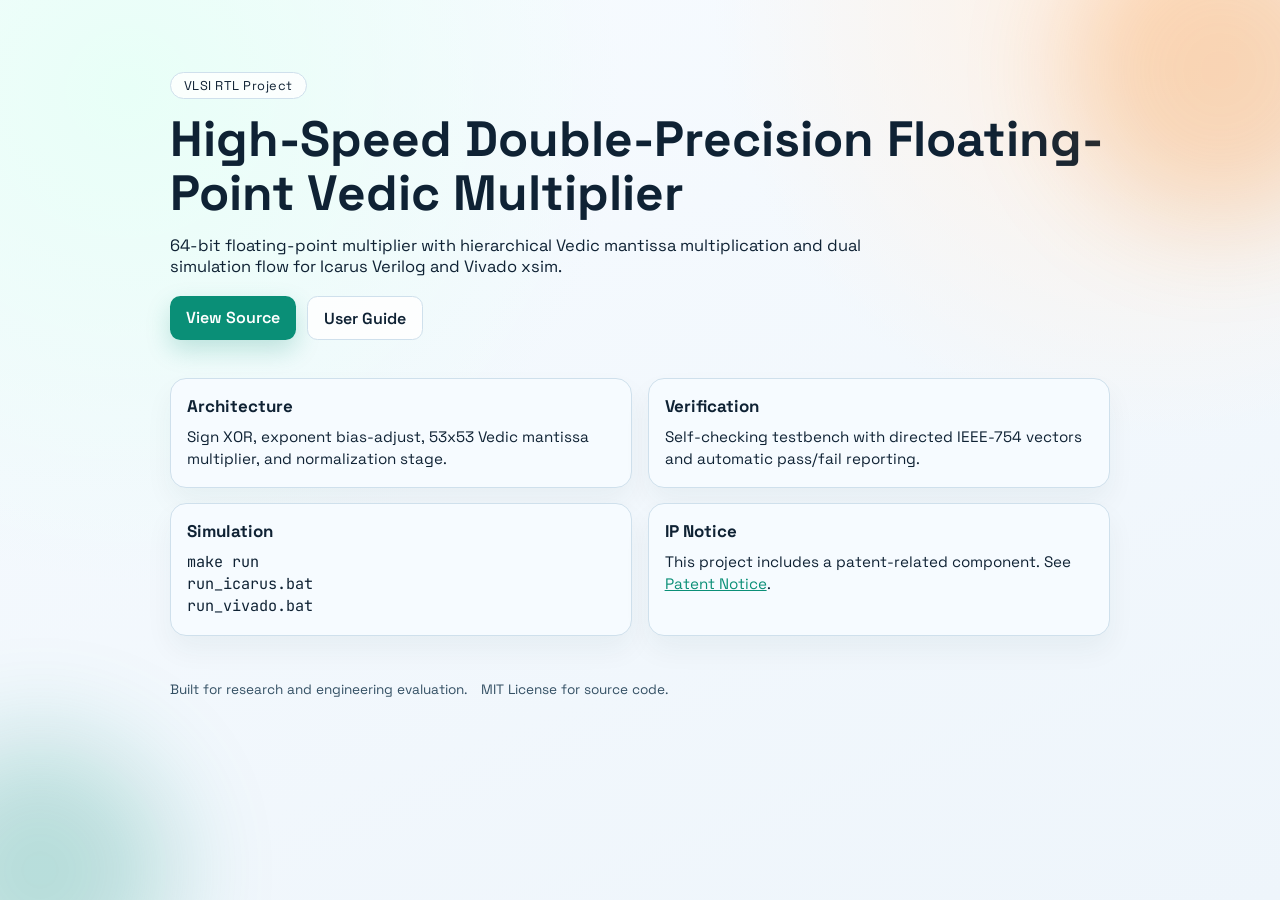
==== site/index.html @ 66e043a7 "Add GitHub Pages site and automated deployment workflow" ====
<!doctype html>
<html lang="en">
  <head>
    <meta charset="utf-8">
    <meta name="viewport" content="width=device-width, initial-scale=1">
    <title>Double-Precision Vedic Multiplier</title>
    <link rel="preconnect" href="https://fonts.googleapis.com">
    <link rel="preconnect" href="https://fonts.gstatic.com" crossorigin>
    <link href="https://fonts.googleapis.com/css2?family=Space+Grotesk:wght@400;500;700&family=JetBrains+Mono:wght@400;600&display=swap" rel="stylesheet">
    <link rel="stylesheet" href="styles.css">
  </head>
  <body>
    <div class="bg-orb orb-a"></div>
    <div class="bg-orb orb-b"></div>
    <header class="hero">
      <p class="tag">VLSI RTL Project</p>
      <h1>High-Speed Double-Precision Floating-Point Vedic Multiplier</h1>
      <p class="sub">
        64-bit floating-point multiplier with hierarchical Vedic mantissa multiplication and dual simulation flow
        for Icarus Verilog and Vivado xsim.
      </p>
      <div class="actions">
        <a class="btn primary" href="https://github.com/SiddheshUttarwar/High-Speed-Double-Precision-Floating-Point-Vedic-Multiplier">View Source</a>
        <a class="btn ghost" href="https://github.com/SiddheshUttarwar/High-Speed-Double-Precision-Floating-Point-Vedic-Multiplier/blob/main/README.md">User Guide</a>
      </div>
    </header>

    <main class="grid">
      <section class="card">
        <h2>Architecture</h2>
        <p>Sign XOR, exponent bias-adjust, 53x53 Vedic mantissa multiplier, and normalization stage.</p>
      </section>
      <section class="card">
        <h2>Verification</h2>
        <p>Self-checking testbench with directed IEEE-754 vectors and automatic pass/fail reporting.</p>
      </section>
      <section class="card">
        <h2>Simulation</h2>
        <p class="mono">make run<br>run_icarus.bat<br>run_vivado.bat</p>
      </section>
      <section class="card">
        <h2>IP Notice</h2>
        <p>This project includes a patent-related component. See <a href="https://github.com/SiddheshUttarwar/High-Speed-Double-Precision-Floating-Point-Vedic-Multiplier/blob/main/docs/legal/PATENT_NOTICE.md">Patent Notice</a>.</p>
      </section>
    </main>

    <footer class="foot">
      <span>Built for research and engineering evaluation.</span>
      <span>MIT License for source code.</span>
    </footer>
  </body>
</html>
---- site/styles.css ----
:root {
  --ink: #0f2234;
  --accent: #0a8f77;
  --accent-2: #ef7f1a;
  --paper: #f6fbff;
  --line: #cfe0ec;
}

* {
  box-sizing: border-box;
}

body {
  margin: 0;
  font-family: "Space Grotesk", "Segoe UI", sans-serif;
  color: var(--ink);
  background: radial-gradient(circle at 10% 10%, #e8fff7 0%, transparent 35%),
    radial-gradient(circle at 90% 0%, #fff0e3 0%, transparent 30%),
    linear-gradient(160deg, #f7fbff 0%, #eef5fb 100%);
  min-height: 100vh;
  overflow-x: hidden;
}

.hero {
  max-width: 980px;
  margin: 0 auto;
  padding: 4.5rem 1.25rem 1.75rem;
}

.tag {
  display: inline-block;
  margin: 0 0 0.8rem;
  border: 1px solid var(--line);
  border-radius: 999px;
  padding: 0.25rem 0.8rem;
  font-size: 0.8rem;
  letter-spacing: 0.04em;
  background: #ffffffcc;
}

h1 {
  margin: 0;
  font-size: clamp(1.8rem, 4.2vw, 3.1rem);
  line-height: 1.1;
}

.sub {
  margin-top: 0.9rem;
  max-width: 65ch;
  font-size: 1.03rem;
}

.actions {
  display: flex;
  flex-wrap: wrap;
  gap: 0.7rem;
  margin-top: 1.2rem;
}

.btn {
  text-decoration: none;
  padding: 0.65rem 1rem;
  border-radius: 0.65rem;
  font-weight: 600;
  transition: transform 180ms ease, box-shadow 180ms ease;
}

.btn:hover {
  transform: translateY(-2px);
}

.primary {
  background: var(--accent);
  color: white;
  box-shadow: 0 10px 24px #0a8f7738;
}

.ghost {
  border: 1px solid var(--line);
  background: #ffffffd8;
  color: var(--ink);
}

.grid {
  max-width: 980px;
  margin: 0 auto;
  padding: 0.6rem 1.25rem 2.8rem;
  display: grid;
  grid-template-columns: repeat(2, minmax(0, 1fr));
  gap: 0.95rem;
}

.card {
  background: var(--paper);
  border: 1px solid var(--line);
  border-radius: 1rem;
  padding: 1rem 1rem 1.1rem;
  box-shadow: 0 14px 28px #1d34420d;
}

.card h2 {
  margin: 0;
  font-size: 1.06rem;
}

.card p {
  margin: 0.55rem 0 0;
  font-size: 0.95rem;
  line-height: 1.45;
}

.mono {
  font-family: "JetBrains Mono", Consolas, monospace;
}

.card a {
  color: var(--accent);
}

.foot {
  max-width: 980px;
  margin: 0 auto;
  padding: 0 1.25rem 2.1rem;
  font-size: 0.85rem;
  display: flex;
  gap: 0.9rem;
  flex-wrap: wrap;
  color: #345064;
}

.bg-orb {
  position: fixed;
  border-radius: 50%;
  filter: blur(55px);
  pointer-events: none;
  opacity: 0.25;
}

.orb-a {
  width: 300px;
  height: 300px;
  right: -90px;
  top: -80px;
  background: var(--accent-2);
}

.orb-b {
  width: 260px;
  height: 260px;
  left: -90px;
  bottom: -100px;
  background: var(--accent);
}

@media (max-width: 760px) {
  .grid {
    grid-template-columns: 1fr;
  }
}
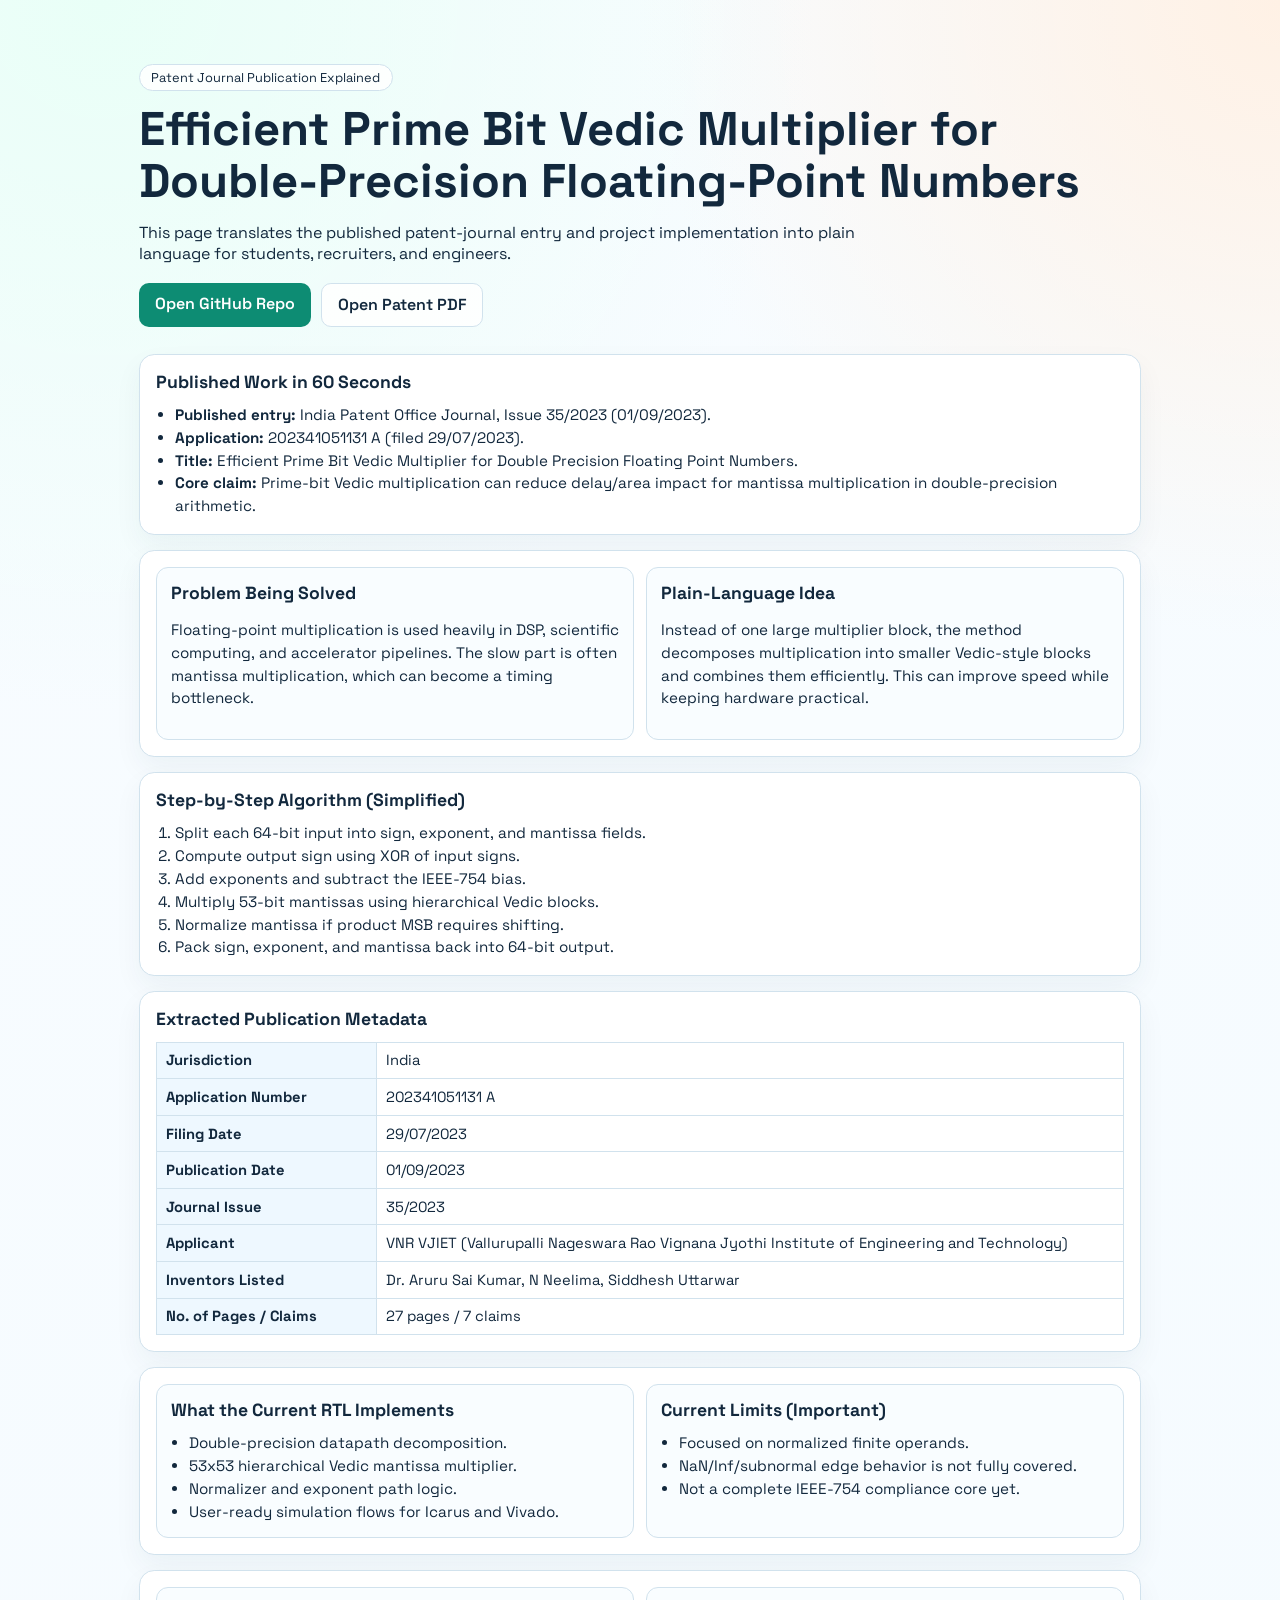
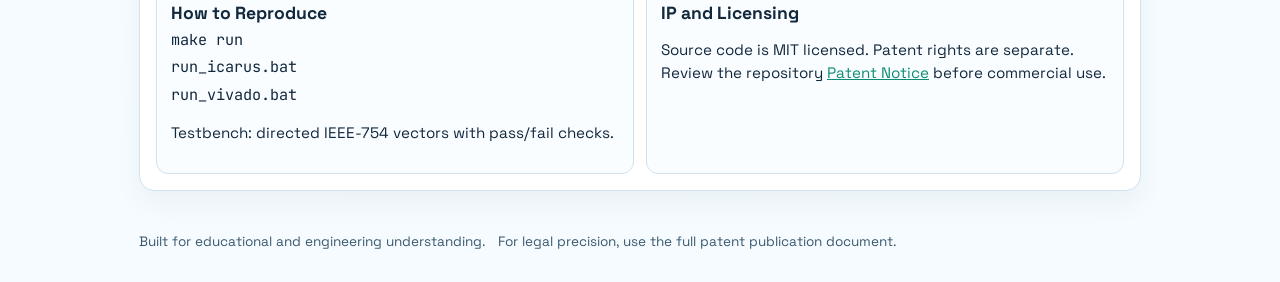
==== commit eae630c0: "Expand website with full plain-language paper summary" ====
--- a/site/index.html
+++ b/site/index.html
@@ -3,50 +3,113 @@
   <head>
     <meta charset="utf-8">
     <meta name="viewport" content="width=device-width, initial-scale=1">
-    <title>Double-Precision Vedic Multiplier</title>
+    <title>Double-Precision Floating-Point Vedic Multiplier</title>
     <link rel="preconnect" href="https://fonts.googleapis.com">
     <link rel="preconnect" href="https://fonts.gstatic.com" crossorigin>
     <link href="https://fonts.googleapis.com/css2?family=Space+Grotesk:wght@400;500;700&family=JetBrains+Mono:wght@400;600&display=swap" rel="stylesheet">
     <link rel="stylesheet" href="styles.css">
   </head>
   <body>
-    <div class="bg-orb orb-a"></div>
-    <div class="bg-orb orb-b"></div>
     <header class="hero">
-      <p class="tag">VLSI RTL Project</p>
-      <h1>High-Speed Double-Precision Floating-Point Vedic Multiplier</h1>
-      <p class="sub">
-        64-bit floating-point multiplier with hierarchical Vedic mantissa multiplication and dual simulation flow
-        for Icarus Verilog and Vivado xsim.
-      </p>
+      <p class="tag">Patent Journal Publication Explained</p>
+      <h1>Efficient Prime Bit Vedic Multiplier for Double-Precision Floating-Point Numbers</h1>
+      <p class="sub">This page translates the published patent-journal entry and project implementation into plain language for students, recruiters, and engineers.</p>
       <div class="actions">
-        <a class="btn primary" href="https://github.com/SiddheshUttarwar/High-Speed-Double-Precision-Floating-Point-Vedic-Multiplier">View Source</a>
-        <a class="btn ghost" href="https://github.com/SiddheshUttarwar/High-Speed-Double-Precision-Floating-Point-Vedic-Multiplier/blob/main/README.md">User Guide</a>
+        <a class="btn primary" href="https://github.com/SiddheshUttarwar/High-Speed-Double-Precision-Floating-Point-Vedic-Multiplier">Open GitHub Repo</a>
+        <a class="btn ghost" href="https://github.com/SiddheshUttarwar/High-Speed-Double-Precision-Floating-Point-Vedic-Multiplier/blob/main/Patent.pdf">Open Patent PDF</a>
       </div>
     </header>
 
-    <main class="grid">
-      <section class="card">
-        <h2>Architecture</h2>
-        <p>Sign XOR, exponent bias-adjust, 53x53 Vedic mantissa multiplier, and normalization stage.</p>
+    <main class="wrap">
+      <section class="panel">
+        <h2>Published Work in 60 Seconds</h2>
+        <ul>
+          <li><strong>Published entry:</strong> India Patent Office Journal, Issue 35/2023 (01/09/2023).</li>
+          <li><strong>Application:</strong> 202341051131 A (filed 29/07/2023).</li>
+          <li><strong>Title:</strong> Efficient Prime Bit Vedic Multiplier for Double Precision Floating Point Numbers.</li>
+          <li><strong>Core claim:</strong> Prime-bit Vedic multiplication can reduce delay/area impact for mantissa multiplication in double-precision arithmetic.</li>
+        </ul>
       </section>
-      <section class="card">
-        <h2>Verification</h2>
-        <p>Self-checking testbench with directed IEEE-754 vectors and automatic pass/fail reporting.</p>
+
+      <section class="panel cols2">
+        <article>
+          <h2>Problem Being Solved</h2>
+          <p>Floating-point multiplication is used heavily in DSP, scientific computing, and accelerator pipelines. The slow part is often mantissa multiplication, which can become a timing bottleneck.</p>
+        </article>
+        <article>
+          <h2>Plain-Language Idea</h2>
+          <p>Instead of one large multiplier block, the method decomposes multiplication into smaller Vedic-style blocks and combines them efficiently. This can improve speed while keeping hardware practical.</p>
+        </article>
       </section>
-      <section class="card">
-        <h2>Simulation</h2>
-        <p class="mono">make run<br>run_icarus.bat<br>run_vivado.bat</p>
+
+      <section class="panel">
+        <h2>Step-by-Step Algorithm (Simplified)</h2>
+        <ol>
+          <li>Split each 64-bit input into sign, exponent, and mantissa fields.</li>
+          <li>Compute output sign using XOR of input signs.</li>
+          <li>Add exponents and subtract the IEEE-754 bias.</li>
+          <li>Multiply 53-bit mantissas using hierarchical Vedic blocks.</li>
+          <li>Normalize mantissa if product MSB requires shifting.</li>
+          <li>Pack sign, exponent, and mantissa back into 64-bit output.</li>
+        </ol>
       </section>
-      <section class="card">
-        <h2>IP Notice</h2>
-        <p>This project includes a patent-related component. See <a href="https://github.com/SiddheshUttarwar/High-Speed-Double-Precision-Floating-Point-Vedic-Multiplier/blob/main/docs/legal/PATENT_NOTICE.md">Patent Notice</a>.</p>
+
+      <section class="panel">
+        <h2>Extracted Publication Metadata</h2>
+        <div class="table-wrap">
+          <table>
+            <tbody>
+              <tr><th>Jurisdiction</th><td>India</td></tr>
+              <tr><th>Application Number</th><td>202341051131 A</td></tr>
+              <tr><th>Filing Date</th><td>29/07/2023</td></tr>
+              <tr><th>Publication Date</th><td>01/09/2023</td></tr>
+              <tr><th>Journal Issue</th><td>35/2023</td></tr>
+              <tr><th>Applicant</th><td>VNR VJIET (Vallurupalli Nageswara Rao Vignana Jyothi Institute of Engineering and Technology)</td></tr>
+              <tr><th>Inventors Listed</th><td>Dr. Aruru Sai Kumar, N Neelima, Siddhesh Uttarwar</td></tr>
+              <tr><th>No. of Pages / Claims</th><td>27 pages / 7 claims</td></tr>
+            </tbody>
+          </table>
+        </div>
+      </section>
+
+      <section class="panel cols2">
+        <article>
+          <h2>What the Current RTL Implements</h2>
+          <ul>
+            <li>Double-precision datapath decomposition.</li>
+            <li>53x53 hierarchical Vedic mantissa multiplier.</li>
+            <li>Normalizer and exponent path logic.</li>
+            <li>User-ready simulation flows for Icarus and Vivado.</li>
+          </ul>
+        </article>
+        <article>
+          <h2>Current Limits (Important)</h2>
+          <ul>
+            <li>Focused on normalized finite operands.</li>
+            <li>NaN/Inf/subnormal edge behavior is not fully covered.</li>
+            <li>Not a complete IEEE-754 compliance core yet.</li>
+          </ul>
+        </article>
+      </section>
+
+      <section class="panel cols2">
+        <article>
+          <h2>How to Reproduce</h2>
+          <p class="mono">make run</p>
+          <p class="mono">run_icarus.bat</p>
+          <p class="mono">run_vivado.bat</p>
+          <p>Testbench: directed IEEE-754 vectors with pass/fail checks.</p>
+        </article>
+        <article>
+          <h2>IP and Licensing</h2>
+          <p>Source code is MIT licensed. Patent rights are separate. Review the repository <a href="https://github.com/SiddheshUttarwar/High-Speed-Double-Precision-Floating-Point-Vedic-Multiplier/blob/main/docs/legal/PATENT_NOTICE.md">Patent Notice</a> before commercial use.</p>
+        </article>
       </section>
     </main>
 
     <footer class="foot">
-      <span>Built for research and engineering evaluation.</span>
-      <span>MIT License for source code.</span>
+      <span>Built for educational and engineering understanding.</span>
+      <span>For legal precision, use the full patent publication document.</span>
     </footer>
   </body>
 </html>
--- a/site/styles.css
+++ b/site/styles.css
@@ -1,159 +1,172 @@
 :root {
-  --ink: #0f2234;
-  --accent: #0a8f77;
-  --accent-2: #ef7f1a;
-  --paper: #f6fbff;
-  --line: #cfe0ec;
+  --ink: #12283d;
+  --accent: #0d8c73;
+  --accent-2: #dc7a22;
+  --bg: #f5fbff;
+  --panel: #ffffff;
+  --line: #d1e2ed;
 }
 
-* {
-  box-sizing: border-box;
-}
+* { box-sizing: border-box; }
 
 body {
   margin: 0;
   font-family: "Space Grotesk", "Segoe UI", sans-serif;
   color: var(--ink);
-  background: radial-gradient(circle at 10% 10%, #e8fff7 0%, transparent 35%),
-    radial-gradient(circle at 90% 0%, #fff0e3 0%, transparent 30%),
-    linear-gradient(160deg, #f7fbff 0%, #eef5fb 100%);
-  min-height: 100vh;
-  overflow-x: hidden;
+  background:
+    radial-gradient(circle at 8% 0%, #e9fff7 0%, transparent 32%),
+    radial-gradient(circle at 100% 0%, #fff1e5 0%, transparent 28%),
+    linear-gradient(160deg, #f8fcff 0%, var(--bg) 100%);
+}
+
+.hero,
+.wrap,
+.foot {
+  max-width: 1040px;
+  margin: 0 auto;
+  padding-left: 1.2rem;
+  padding-right: 1.2rem;
 }
 
 .hero {
-  max-width: 980px;
-  margin: 0 auto;
-  padding: 4.5rem 1.25rem 1.75rem;
+  padding-top: 4rem;
+  padding-bottom: 1.3rem;
 }
 
 .tag {
   display: inline-block;
   margin: 0 0 0.8rem;
+  font-size: 0.8rem;
   border: 1px solid var(--line);
+  padding: 0.25rem 0.7rem;
   border-radius: 999px;
-  padding: 0.25rem 0.8rem;
-  font-size: 0.8rem;
-  letter-spacing: 0.04em;
-  background: #ffffffcc;
+  background: #ffffffdb;
 }
 
 h1 {
   margin: 0;
-  font-size: clamp(1.8rem, 4.2vw, 3.1rem);
+  font-size: clamp(1.65rem, 3.9vw, 2.95rem);
   line-height: 1.1;
 }
 
 .sub {
   margin-top: 0.9rem;
-  max-width: 65ch;
-  font-size: 1.03rem;
+  max-width: 72ch;
+  font-size: 1rem;
 }
 
 .actions {
+  margin-top: 1.2rem;
   display: flex;
   flex-wrap: wrap;
-  gap: 0.7rem;
-  margin-top: 1.2rem;
+  gap: 0.65rem;
 }
 
 .btn {
   text-decoration: none;
-  padding: 0.65rem 1rem;
-  border-radius: 0.65rem;
+  padding: 0.64rem 0.98rem;
+  border-radius: 0.62rem;
   font-weight: 600;
-  transition: transform 180ms ease, box-shadow 180ms ease;
 }
 
-.btn:hover {
-  transform: translateY(-2px);
+.btn.primary {
+  background: var(--accent);
+  color: #fff;
 }
 
-.primary {
-  background: var(--accent);
-  color: white;
-  box-shadow: 0 10px 24px #0a8f7738;
+.btn.ghost {
+  border: 1px solid var(--line);
+  color: var(--ink);
+  background: #ffffffdb;
 }
 
-.ghost {
-  border: 1px solid var(--line);
-  background: #ffffffd8;
-  color: var(--ink);
-}
-
-.grid {
-  max-width: 980px;
-  margin: 0 auto;
-  padding: 0.6rem 1.25rem 2.8rem;
+.wrap {
+  padding-top: 0.4rem;
+  padding-bottom: 2.6rem;
   display: grid;
-  grid-template-columns: repeat(2, minmax(0, 1fr));
   gap: 0.95rem;
 }
 
-.card {
-  background: var(--paper);
+.panel {
   border: 1px solid var(--line);
-  border-radius: 1rem;
-  padding: 1rem 1rem 1.1rem;
-  box-shadow: 0 14px 28px #1d34420d;
+  background: var(--panel);
+  border-radius: 0.95rem;
+  padding: 1rem;
+  box-shadow: 0 12px 28px #1c34450d;
 }
 
-.card h2 {
+.panel h2 {
   margin: 0;
-  font-size: 1.06rem;
+  font-size: 1.1rem;
 }
 
-.card p {
-  margin: 0.55rem 0 0;
+.panel p,
+.panel li {
   font-size: 0.95rem;
-  line-height: 1.45;
+  line-height: 1.5;
+}
+
+.panel ul,
+.panel ol {
+  margin: 0.7rem 0 0;
+  padding-left: 1.15rem;
+}
+
+.cols2 {
+  display: grid;
+  grid-template-columns: repeat(2, minmax(0, 1fr));
+  gap: 0.8rem;
+}
+
+.cols2 article {
+  border: 1px solid var(--line);
+  border-radius: 0.75rem;
+  padding: 0.85rem;
+  background: #f9fdff;
+}
+
+.table-wrap {
+  overflow-x: auto;
+  margin-top: 0.7rem;
+}
+
+table {
+  border-collapse: collapse;
+  width: 100%;
+  min-width: 640px;
+}
+
+th,
+td {
+  border: 1px solid var(--line);
+  text-align: left;
+  padding: 0.55rem;
+  font-size: 0.92rem;
+}
+
+th {
+  background: #eef8ff;
+  width: 220px;
 }
 
 .mono {
   font-family: "JetBrains Mono", Consolas, monospace;
+  margin: 0.3rem 0;
 }
 
-.card a {
-  color: var(--accent);
+a { color: var(--accent); }
+
+.foot {
+  padding-bottom: 2rem;
+  font-size: 0.85rem;
+  color: #3a596f;
+  display: flex;
+  gap: 0.8rem;
+  flex-wrap: wrap;
 }
 
-.foot {
-  max-width: 980px;
-  margin: 0 auto;
-  padding: 0 1.25rem 2.1rem;
-  font-size: 0.85rem;
-  display: flex;
-  gap: 0.9rem;
-  flex-wrap: wrap;
-  color: #345064;
-}
-
-.bg-orb {
-  position: fixed;
-  border-radius: 50%;
-  filter: blur(55px);
-  pointer-events: none;
-  opacity: 0.25;
-}
-
-.orb-a {
-  width: 300px;
-  height: 300px;
-  right: -90px;
-  top: -80px;
-  background: var(--accent-2);
-}
-
-.orb-b {
-  width: 260px;
-  height: 260px;
-  left: -90px;
-  bottom: -100px;
-  background: var(--accent);
-}
-
-@media (max-width: 760px) {
-  .grid {
+@media (max-width: 780px) {
+  .cols2 {
     grid-template-columns: 1fr;
   }
 }
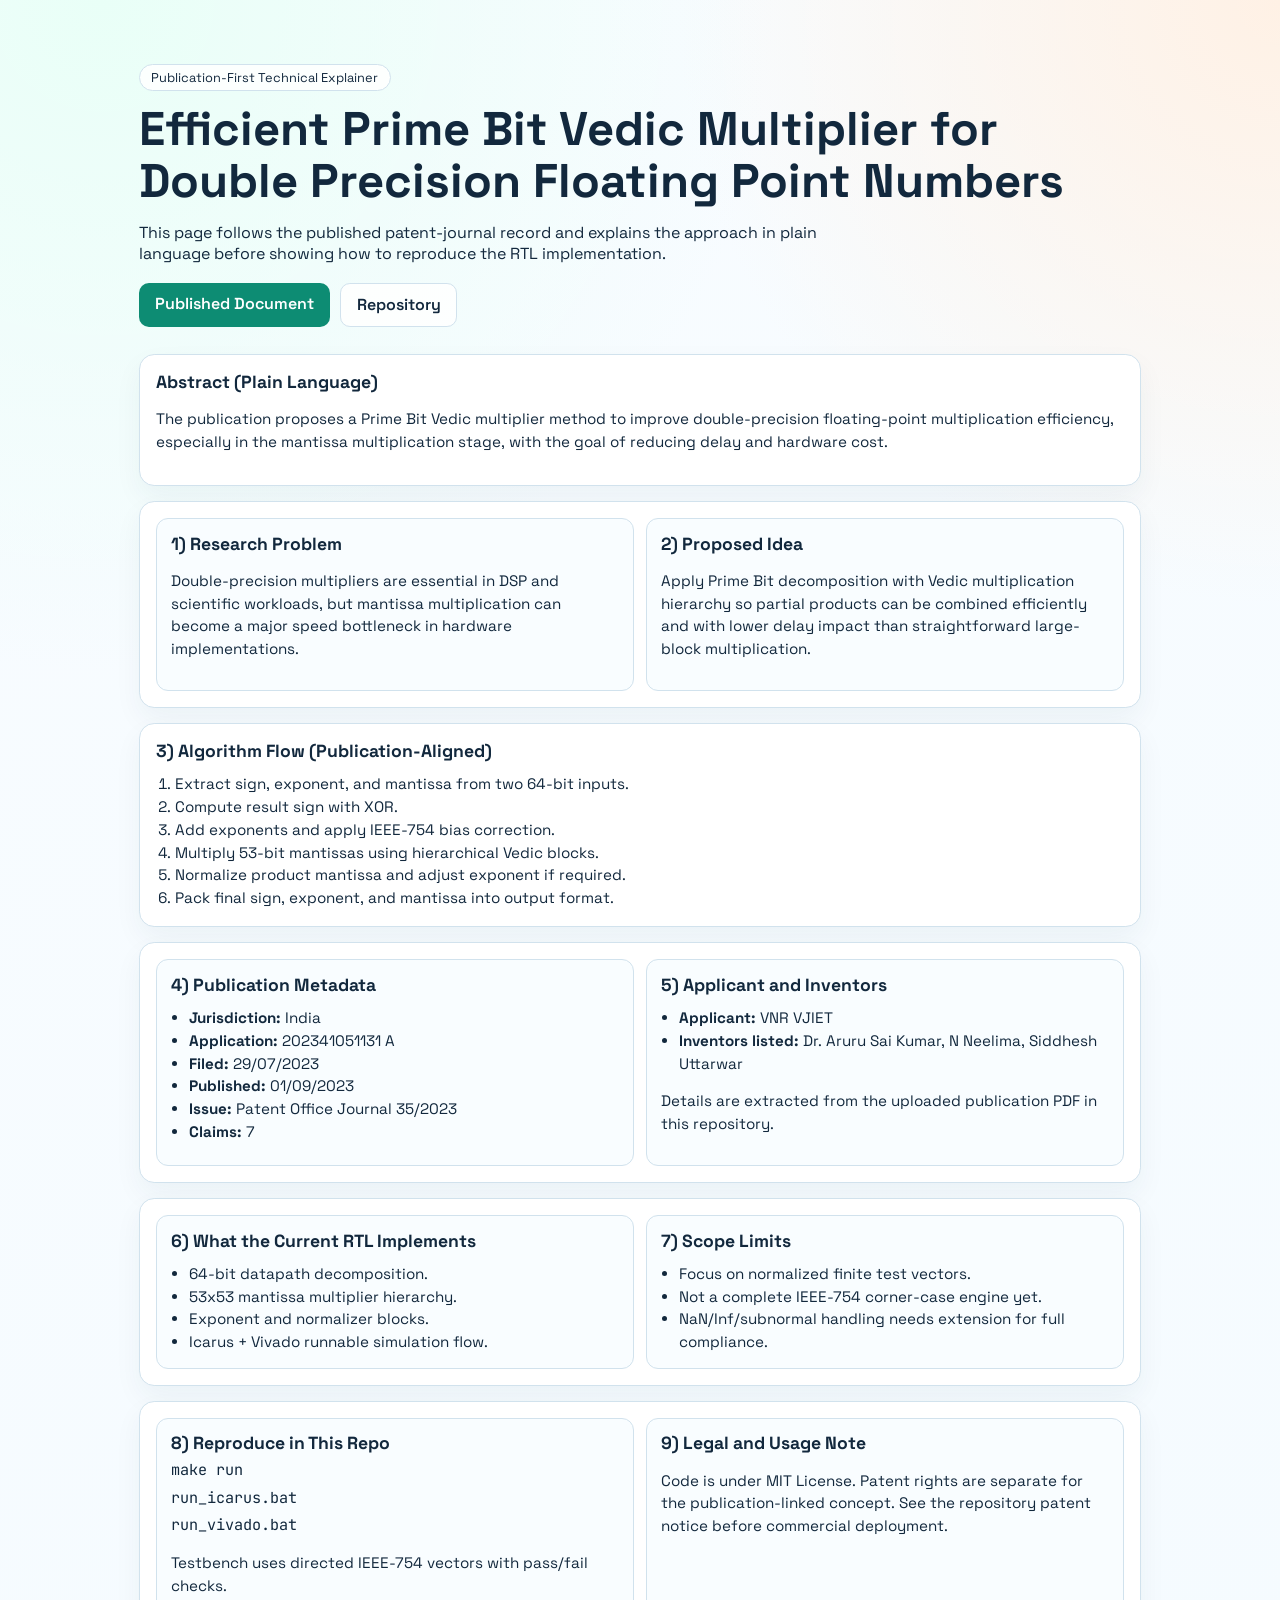
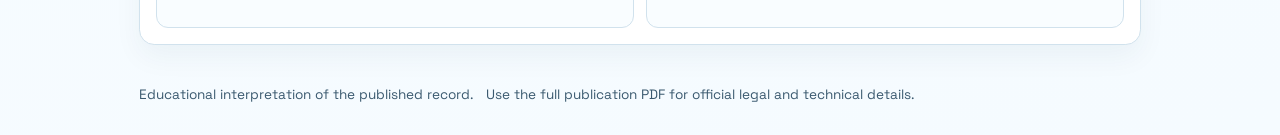
==== commit e8f3e9d4: "Rewrite website content to publication-first explainer format" ====
--- a/site/index.html
+++ b/site/index.html
@@ -3,7 +3,7 @@
   <head>
     <meta charset="utf-8">
     <meta name="viewport" content="width=device-width, initial-scale=1">
-    <title>Double-Precision Floating-Point Vedic Multiplier</title>
+    <title>Publication Explainer: Prime Bit Vedic Multiplier (Double Precision)</title>
     <link rel="preconnect" href="https://fonts.googleapis.com">
     <link rel="preconnect" href="https://fonts.gstatic.com" crossorigin>
     <link href="https://fonts.googleapis.com/css2?family=Space+Grotesk:wght@400;500;700&family=JetBrains+Mono:wght@400;600&display=swap" rel="stylesheet">
@@ -11,105 +11,104 @@
   </head>
   <body>
     <header class="hero">
-      <p class="tag">Patent Journal Publication Explained</p>
-      <h1>Efficient Prime Bit Vedic Multiplier for Double-Precision Floating-Point Numbers</h1>
-      <p class="sub">This page translates the published patent-journal entry and project implementation into plain language for students, recruiters, and engineers.</p>
+      <p class="tag">Publication-First Technical Explainer</p>
+      <h1>Efficient Prime Bit Vedic Multiplier for Double Precision Floating Point Numbers</h1>
+      <p class="sub">This page follows the published patent-journal record and explains the approach in plain language before showing how to reproduce the RTL implementation.</p>
       <div class="actions">
-        <a class="btn primary" href="https://github.com/SiddheshUttarwar/High-Speed-Double-Precision-Floating-Point-Vedic-Multiplier">Open GitHub Repo</a>
-        <a class="btn ghost" href="https://github.com/SiddheshUttarwar/High-Speed-Double-Precision-Floating-Point-Vedic-Multiplier/blob/main/Patent.pdf">Open Patent PDF</a>
+        <a class="btn primary" href="https://github.com/SiddheshUttarwar/High-Speed-Double-Precision-Floating-Point-Vedic-Multiplier/blob/main/Patent.pdf">Published Document</a>
+        <a class="btn ghost" href="https://github.com/SiddheshUttarwar/High-Speed-Double-Precision-Floating-Point-Vedic-Multiplier">Repository</a>
       </div>
     </header>
 
     <main class="wrap">
       <section class="panel">
-        <h2>Published Work in 60 Seconds</h2>
-        <ul>
-          <li><strong>Published entry:</strong> India Patent Office Journal, Issue 35/2023 (01/09/2023).</li>
-          <li><strong>Application:</strong> 202341051131 A (filed 29/07/2023).</li>
-          <li><strong>Title:</strong> Efficient Prime Bit Vedic Multiplier for Double Precision Floating Point Numbers.</li>
-          <li><strong>Core claim:</strong> Prime-bit Vedic multiplication can reduce delay/area impact for mantissa multiplication in double-precision arithmetic.</li>
-        </ul>
+        <h2>Abstract (Plain Language)</h2>
+        <p>The publication proposes a Prime Bit Vedic multiplier method to improve double-precision floating-point multiplication efficiency, especially in the mantissa multiplication stage, with the goal of reducing delay and hardware cost.</p>
       </section>
 
       <section class="panel cols2">
         <article>
-          <h2>Problem Being Solved</h2>
-          <p>Floating-point multiplication is used heavily in DSP, scientific computing, and accelerator pipelines. The slow part is often mantissa multiplication, which can become a timing bottleneck.</p>
+          <h2>1) Research Problem</h2>
+          <p>Double-precision multipliers are essential in DSP and scientific workloads, but mantissa multiplication can become a major speed bottleneck in hardware implementations.</p>
         </article>
         <article>
-          <h2>Plain-Language Idea</h2>
-          <p>Instead of one large multiplier block, the method decomposes multiplication into smaller Vedic-style blocks and combines them efficiently. This can improve speed while keeping hardware practical.</p>
+          <h2>2) Proposed Idea</h2>
+          <p>Apply Prime Bit decomposition with Vedic multiplication hierarchy so partial products can be combined efficiently and with lower delay impact than straightforward large-block multiplication.</p>
         </article>
       </section>
 
       <section class="panel">
-        <h2>Step-by-Step Algorithm (Simplified)</h2>
+        <h2>3) Algorithm Flow (Publication-Aligned)</h2>
         <ol>
-          <li>Split each 64-bit input into sign, exponent, and mantissa fields.</li>
-          <li>Compute output sign using XOR of input signs.</li>
-          <li>Add exponents and subtract the IEEE-754 bias.</li>
+          <li>Extract sign, exponent, and mantissa from two 64-bit inputs.</li>
+          <li>Compute result sign with XOR.</li>
+          <li>Add exponents and apply IEEE-754 bias correction.</li>
           <li>Multiply 53-bit mantissas using hierarchical Vedic blocks.</li>
-          <li>Normalize mantissa if product MSB requires shifting.</li>
-          <li>Pack sign, exponent, and mantissa back into 64-bit output.</li>
+          <li>Normalize product mantissa and adjust exponent if required.</li>
+          <li>Pack final sign, exponent, and mantissa into output format.</li>
         </ol>
-      </section>
-
-      <section class="panel">
-        <h2>Extracted Publication Metadata</h2>
-        <div class="table-wrap">
-          <table>
-            <tbody>
-              <tr><th>Jurisdiction</th><td>India</td></tr>
-              <tr><th>Application Number</th><td>202341051131 A</td></tr>
-              <tr><th>Filing Date</th><td>29/07/2023</td></tr>
-              <tr><th>Publication Date</th><td>01/09/2023</td></tr>
-              <tr><th>Journal Issue</th><td>35/2023</td></tr>
-              <tr><th>Applicant</th><td>VNR VJIET (Vallurupalli Nageswara Rao Vignana Jyothi Institute of Engineering and Technology)</td></tr>
-              <tr><th>Inventors Listed</th><td>Dr. Aruru Sai Kumar, N Neelima, Siddhesh Uttarwar</td></tr>
-              <tr><th>No. of Pages / Claims</th><td>27 pages / 7 claims</td></tr>
-            </tbody>
-          </table>
-        </div>
       </section>
 
       <section class="panel cols2">
         <article>
-          <h2>What the Current RTL Implements</h2>
+          <h2>4) Publication Metadata</h2>
           <ul>
-            <li>Double-precision datapath decomposition.</li>
-            <li>53x53 hierarchical Vedic mantissa multiplier.</li>
-            <li>Normalizer and exponent path logic.</li>
-            <li>User-ready simulation flows for Icarus and Vivado.</li>
+            <li><strong>Jurisdiction:</strong> India</li>
+            <li><strong>Application:</strong> 202341051131 A</li>
+            <li><strong>Filed:</strong> 29/07/2023</li>
+            <li><strong>Published:</strong> 01/09/2023</li>
+            <li><strong>Issue:</strong> Patent Office Journal 35/2023</li>
+            <li><strong>Claims:</strong> 7</li>
           </ul>
         </article>
         <article>
-          <h2>Current Limits (Important)</h2>
+          <h2>5) Applicant and Inventors</h2>
           <ul>
-            <li>Focused on normalized finite operands.</li>
-            <li>NaN/Inf/subnormal edge behavior is not fully covered.</li>
-            <li>Not a complete IEEE-754 compliance core yet.</li>
+            <li><strong>Applicant:</strong> VNR VJIET</li>
+            <li><strong>Inventors listed:</strong> Dr. Aruru Sai Kumar, N Neelima, Siddhesh Uttarwar</li>
+          </ul>
+          <p>Details are extracted from the uploaded publication PDF in this repository.</p>
+        </article>
+      </section>
+
+      <section class="panel cols2">
+        <article>
+          <h2>6) What the Current RTL Implements</h2>
+          <ul>
+            <li>64-bit datapath decomposition.</li>
+            <li>53x53 mantissa multiplier hierarchy.</li>
+            <li>Exponent and normalizer blocks.</li>
+            <li>Icarus + Vivado runnable simulation flow.</li>
+          </ul>
+        </article>
+        <article>
+          <h2>7) Scope Limits</h2>
+          <ul>
+            <li>Focus on normalized finite test vectors.</li>
+            <li>Not a complete IEEE-754 corner-case engine yet.</li>
+            <li>NaN/Inf/subnormal handling needs extension for full compliance.</li>
           </ul>
         </article>
       </section>
 
       <section class="panel cols2">
         <article>
-          <h2>How to Reproduce</h2>
+          <h2>8) Reproduce in This Repo</h2>
           <p class="mono">make run</p>
           <p class="mono">run_icarus.bat</p>
           <p class="mono">run_vivado.bat</p>
-          <p>Testbench: directed IEEE-754 vectors with pass/fail checks.</p>
+          <p>Testbench uses directed IEEE-754 vectors with pass/fail checks.</p>
         </article>
         <article>
-          <h2>IP and Licensing</h2>
-          <p>Source code is MIT licensed. Patent rights are separate. Review the repository <a href="https://github.com/SiddheshUttarwar/High-Speed-Double-Precision-Floating-Point-Vedic-Multiplier/blob/main/docs/legal/PATENT_NOTICE.md">Patent Notice</a> before commercial use.</p>
+          <h2>9) Legal and Usage Note</h2>
+          <p>Code is under MIT License. Patent rights are separate for the publication-linked concept. See the repository patent notice before commercial deployment.</p>
         </article>
       </section>
     </main>
 
     <footer class="foot">
-      <span>Built for educational and engineering understanding.</span>
-      <span>For legal precision, use the full patent publication document.</span>
+      <span>Educational interpretation of the published record.</span>
+      <span>Use the full publication PDF for official legal and technical details.</span>
     </footer>
   </body>
 </html>
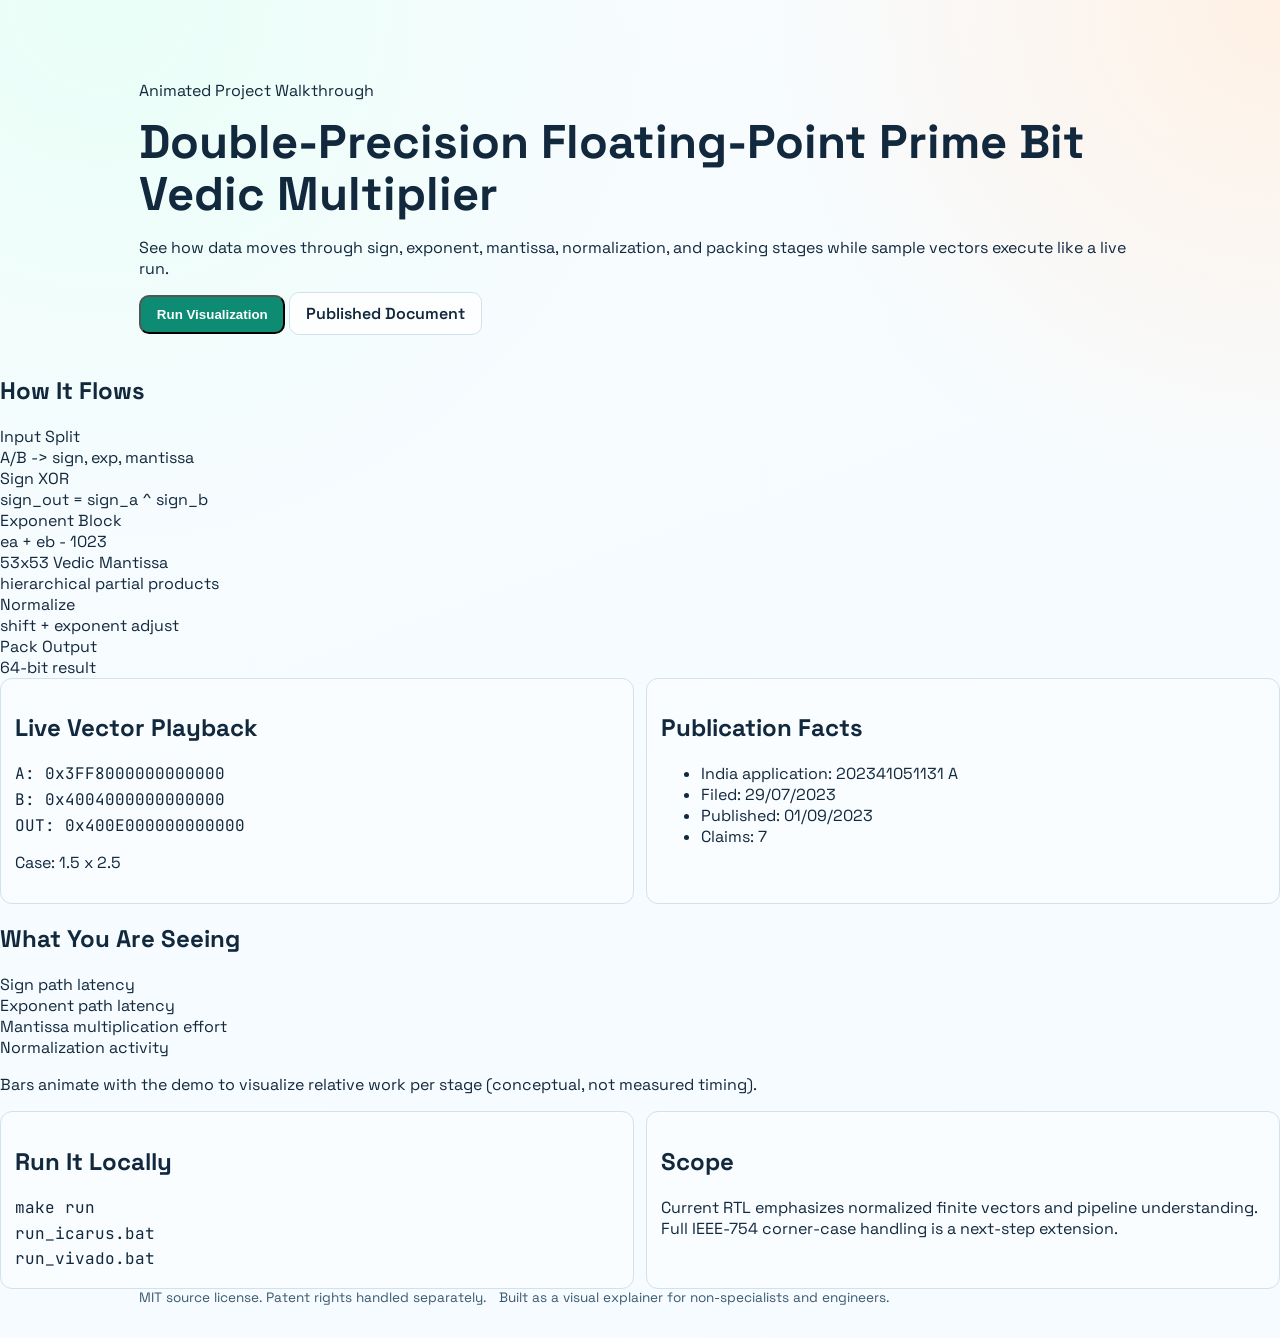
==== commit 6aeb1b4a: "Convert website to animation-first interactive project visualization" ====
--- a/site/index.html
+++ b/site/index.html
@@ -3,7 +3,7 @@
   <head>
     <meta charset="utf-8">
     <meta name="viewport" content="width=device-width, initial-scale=1">
-    <title>Publication Explainer: Prime Bit Vedic Multiplier (Double Precision)</title>
+    <title>Animated Demo: Double-Precision Vedic Multiplier</title>
     <link rel="preconnect" href="https://fonts.googleapis.com">
     <link rel="preconnect" href="https://fonts.gstatic.com" crossorigin>
     <link href="https://fonts.googleapis.com/css2?family=Space+Grotesk:wght@400;500;700&family=JetBrains+Mono:wght@400;600&display=swap" rel="stylesheet">
@@ -11,104 +11,78 @@
   </head>
   <body>
     <header class="hero">
-      <p class="tag">Publication-First Technical Explainer</p>
-      <h1>Efficient Prime Bit Vedic Multiplier for Double Precision Floating Point Numbers</h1>
-      <p class="sub">This page follows the published patent-journal record and explains the approach in plain language before showing how to reproduce the RTL implementation.</p>
-      <div class="actions">
-        <a class="btn primary" href="https://github.com/SiddheshUttarwar/High-Speed-Double-Precision-Floating-Point-Vedic-Multiplier/blob/main/Patent.pdf">Published Document</a>
-        <a class="btn ghost" href="https://github.com/SiddheshUttarwar/High-Speed-Double-Precision-Floating-Point-Vedic-Multiplier">Repository</a>
+      <p class="chip">Animated Project Walkthrough</p>
+      <h1>Double-Precision Floating-Point Prime Bit Vedic Multiplier</h1>
+      <p class="lead">See how data moves through sign, exponent, mantissa, normalization, and packing stages while sample vectors execute like a live run.</p>
+      <div class="cta-row">
+        <button id="runDemo" class="btn primary">Run Visualization</button>
+        <a class="btn ghost" href="https://github.com/SiddheshUttarwar/High-Speed-Double-Precision-Floating-Point-Vedic-Multiplier/blob/main/Patent.pdf">Published Document</a>
       </div>
     </header>
 
-    <main class="wrap">
-      <section class="panel">
-        <h2>Abstract (Plain Language)</h2>
-        <p>The publication proposes a Prime Bit Vedic multiplier method to improve double-precision floating-point multiplication efficiency, especially in the mantissa multiplication stage, with the goal of reducing delay and hardware cost.</p>
+    <main class="layout">
+      <section class="card">
+        <h2>How It Flows</h2>
+        <div id="pipeline" class="pipeline">
+          <div class="stage">Input Split<br><span>A/B -> sign, exp, mantissa</span></div>
+          <div class="stage">Sign XOR<br><span>sign_out = sign_a ^ sign_b</span></div>
+          <div class="stage">Exponent Block<br><span>ea + eb - 1023</span></div>
+          <div class="stage">53x53 Vedic Mantissa<br><span>hierarchical partial products</span></div>
+          <div class="stage">Normalize<br><span>shift + exponent adjust</span></div>
+          <div class="stage">Pack Output<br><span>64-bit result</span></div>
+          <div class="token"></div>
+        </div>
       </section>
 
-      <section class="panel cols2">
+      <section class="card cols2">
         <article>
-          <h2>1) Research Problem</h2>
-          <p>Double-precision multipliers are essential in DSP and scientific workloads, but mantissa multiplication can become a major speed bottleneck in hardware implementations.</p>
+          <h2>Live Vector Playback</h2>
+          <p class="mono">A: <span id="aHex">0x0000000000000000</span></p>
+          <p class="mono">B: <span id="bHex">0x0000000000000000</span></p>
+          <p class="mono">OUT: <span id="oHex">0x0000000000000000</span></p>
+          <p id="caseName" class="note">Case: idle</p>
         </article>
         <article>
-          <h2>2) Proposed Idea</h2>
-          <p>Apply Prime Bit decomposition with Vedic multiplication hierarchy so partial products can be combined efficiently and with lower delay impact than straightforward large-block multiplication.</p>
-        </article>
-      </section>
-
-      <section class="panel">
-        <h2>3) Algorithm Flow (Publication-Aligned)</h2>
-        <ol>
-          <li>Extract sign, exponent, and mantissa from two 64-bit inputs.</li>
-          <li>Compute result sign with XOR.</li>
-          <li>Add exponents and apply IEEE-754 bias correction.</li>
-          <li>Multiply 53-bit mantissas using hierarchical Vedic blocks.</li>
-          <li>Normalize product mantissa and adjust exponent if required.</li>
-          <li>Pack final sign, exponent, and mantissa into output format.</li>
-        </ol>
-      </section>
-
-      <section class="panel cols2">
-        <article>
-          <h2>4) Publication Metadata</h2>
+          <h2>Publication Facts</h2>
           <ul>
-            <li><strong>Jurisdiction:</strong> India</li>
-            <li><strong>Application:</strong> 202341051131 A</li>
-            <li><strong>Filed:</strong> 29/07/2023</li>
-            <li><strong>Published:</strong> 01/09/2023</li>
-            <li><strong>Issue:</strong> Patent Office Journal 35/2023</li>
-            <li><strong>Claims:</strong> 7</li>
-          </ul>
-        </article>
-        <article>
-          <h2>5) Applicant and Inventors</h2>
-          <ul>
-            <li><strong>Applicant:</strong> VNR VJIET</li>
-            <li><strong>Inventors listed:</strong> Dr. Aruru Sai Kumar, N Neelima, Siddhesh Uttarwar</li>
-          </ul>
-          <p>Details are extracted from the uploaded publication PDF in this repository.</p>
-        </article>
-      </section>
-
-      <section class="panel cols2">
-        <article>
-          <h2>6) What the Current RTL Implements</h2>
-          <ul>
-            <li>64-bit datapath decomposition.</li>
-            <li>53x53 mantissa multiplier hierarchy.</li>
-            <li>Exponent and normalizer blocks.</li>
-            <li>Icarus + Vivado runnable simulation flow.</li>
-          </ul>
-        </article>
-        <article>
-          <h2>7) Scope Limits</h2>
-          <ul>
-            <li>Focus on normalized finite test vectors.</li>
-            <li>Not a complete IEEE-754 corner-case engine yet.</li>
-            <li>NaN/Inf/subnormal handling needs extension for full compliance.</li>
+            <li>India application: 202341051131 A</li>
+            <li>Filed: 29/07/2023</li>
+            <li>Published: 01/09/2023</li>
+            <li>Claims: 7</li>
           </ul>
         </article>
       </section>
 
-      <section class="panel cols2">
+      <section class="card">
+        <h2>What You Are Seeing</h2>
+        <div class="bars">
+          <div class="bar"><span>Sign path latency</span><i></i></div>
+          <div class="bar"><span>Exponent path latency</span><i></i></div>
+          <div class="bar"><span>Mantissa multiplication effort</span><i></i></div>
+          <div class="bar"><span>Normalization activity</span><i></i></div>
+        </div>
+        <p class="note">Bars animate with the demo to visualize relative work per stage (conceptual, not measured timing).</p>
+      </section>
+
+      <section class="card cols2">
         <article>
-          <h2>8) Reproduce in This Repo</h2>
+          <h2>Run It Locally</h2>
           <p class="mono">make run</p>
           <p class="mono">run_icarus.bat</p>
           <p class="mono">run_vivado.bat</p>
-          <p>Testbench uses directed IEEE-754 vectors with pass/fail checks.</p>
         </article>
         <article>
-          <h2>9) Legal and Usage Note</h2>
-          <p>Code is under MIT License. Patent rights are separate for the publication-linked concept. See the repository patent notice before commercial deployment.</p>
+          <h2>Scope</h2>
+          <p>Current RTL emphasizes normalized finite vectors and pipeline understanding. Full IEEE-754 corner-case handling is a next-step extension.</p>
         </article>
       </section>
     </main>
 
     <footer class="foot">
-      <span>Educational interpretation of the published record.</span>
-      <span>Use the full publication PDF for official legal and technical details.</span>
+      <span>MIT source license. Patent rights handled separately.</span>
+      <span>Built as a visual explainer for non-specialists and engineers.</span>
     </footer>
+
+    <script src="script.js"></script>
   </body>
 </html>
